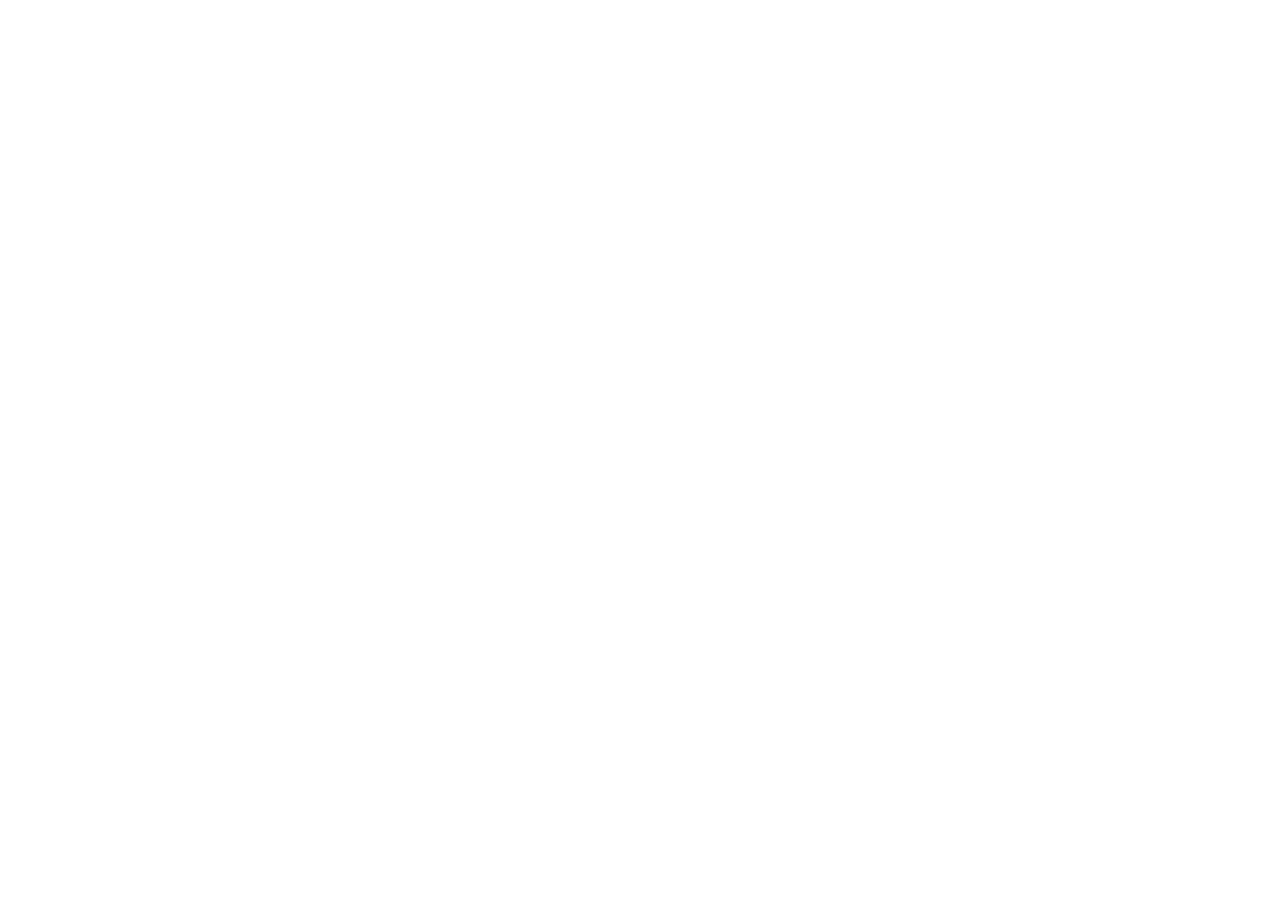
==== zodiac.html @ 1ce94c42 ":heavy_plus_sign: CSS" ====
<!DOCTYPE html>
<html lang="en">
<head>
    <meta charset="UTF-8">
    <meta name="viewport" content="width=device-width, initial-scale=1.0">
    <title>Zodiac by Schulz</title>
</head>
<body>
    
</body>
</html>
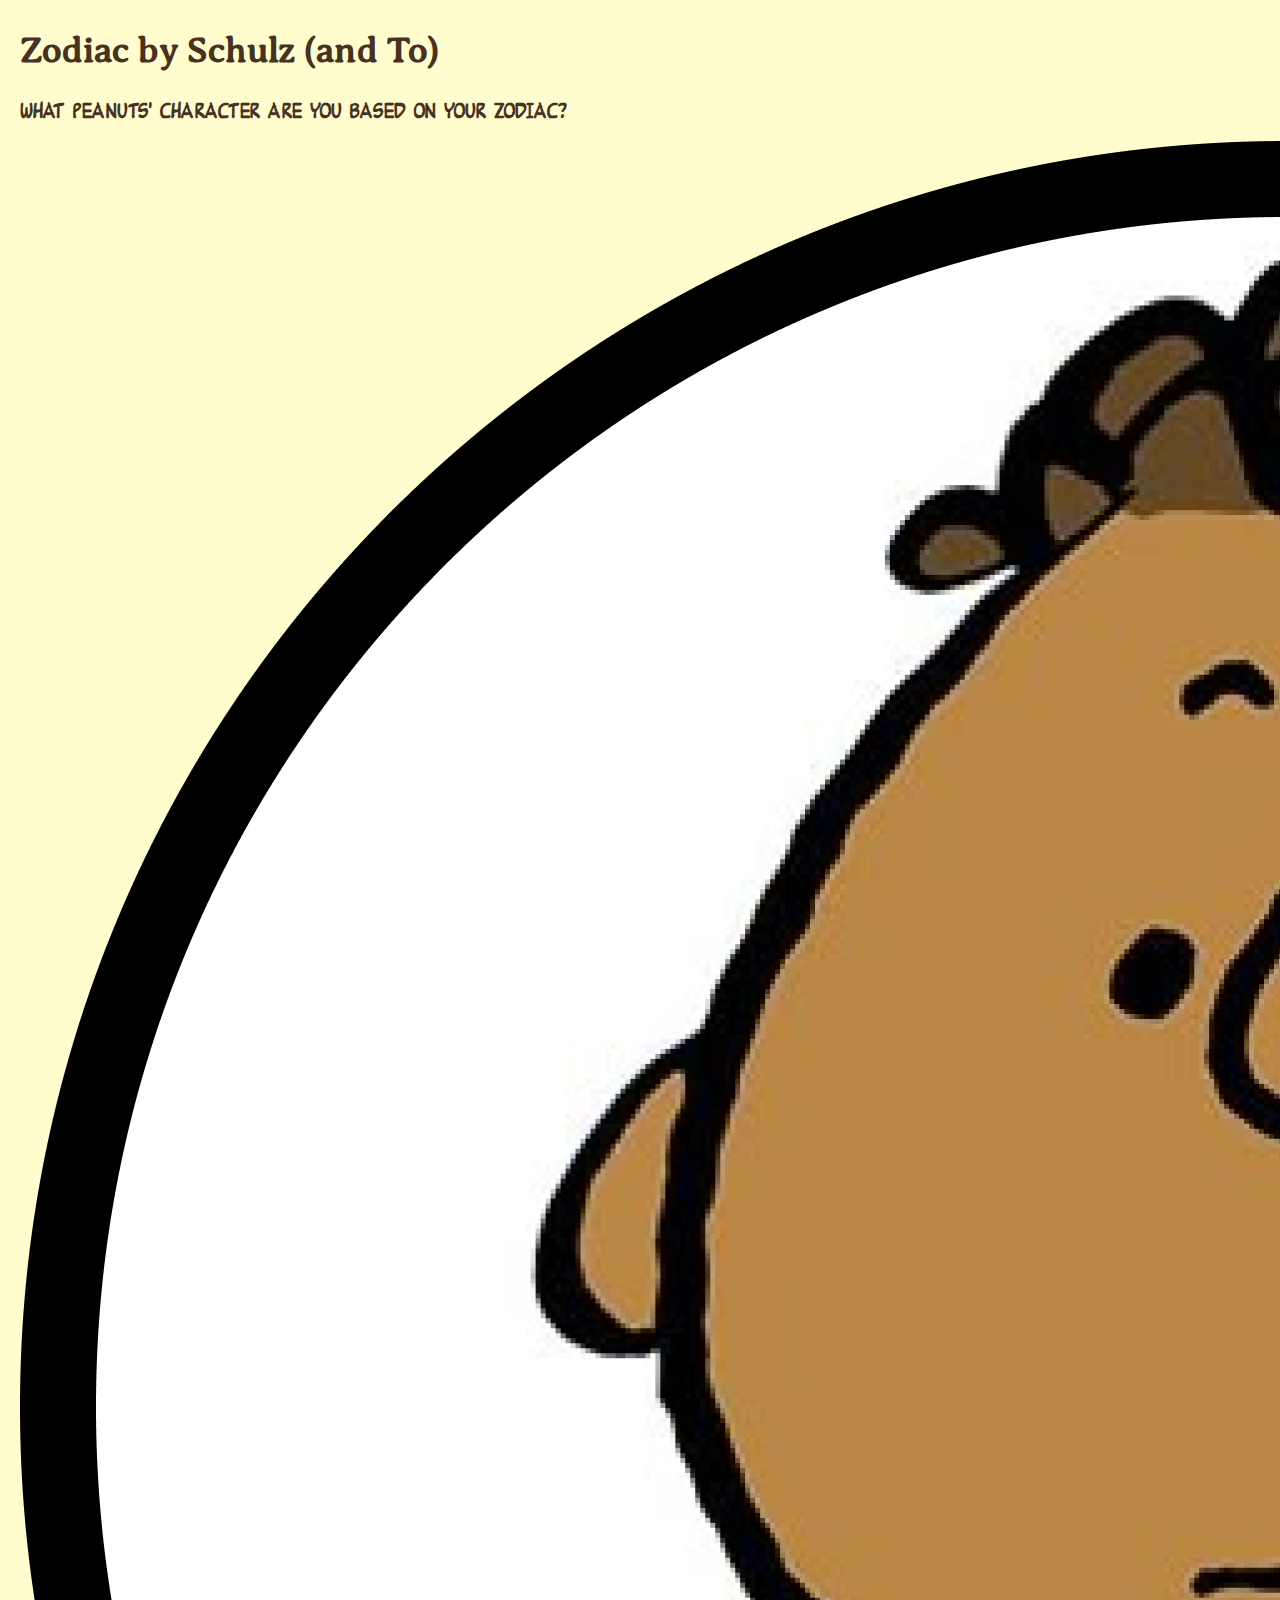
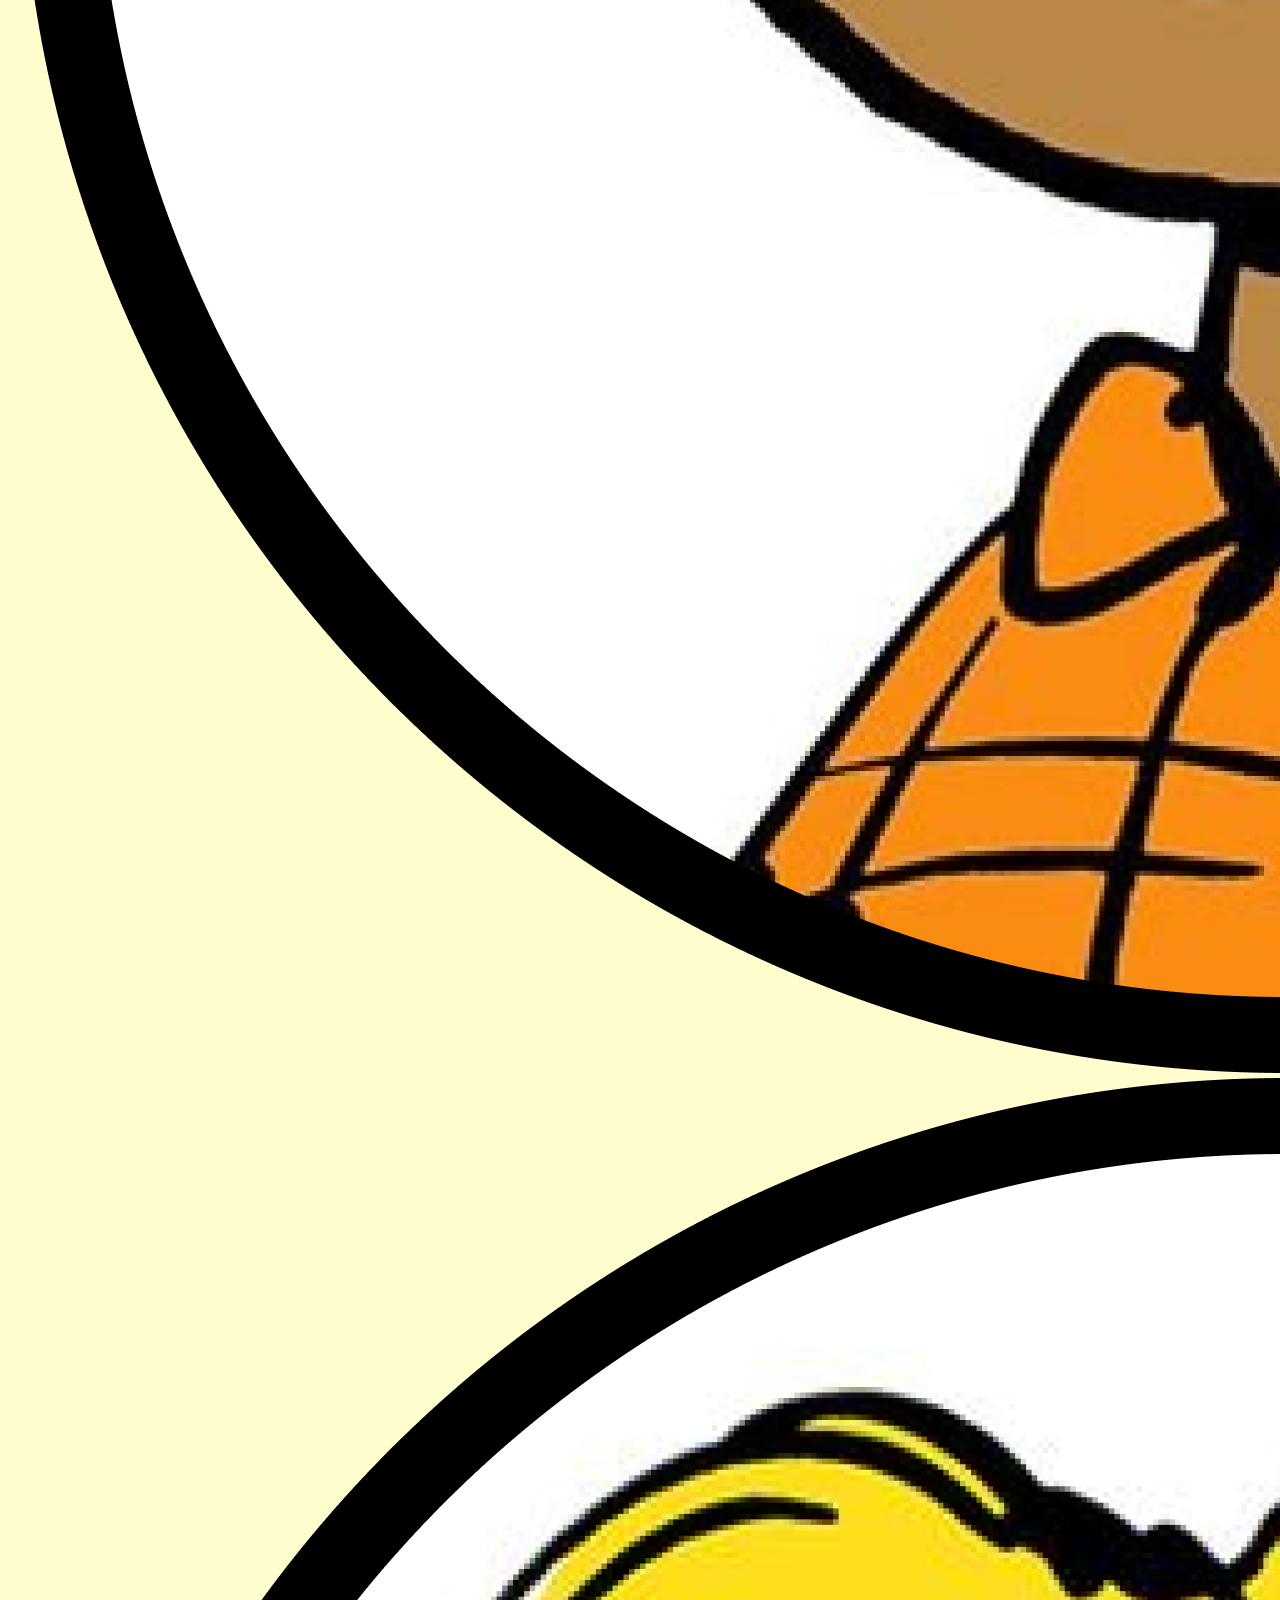
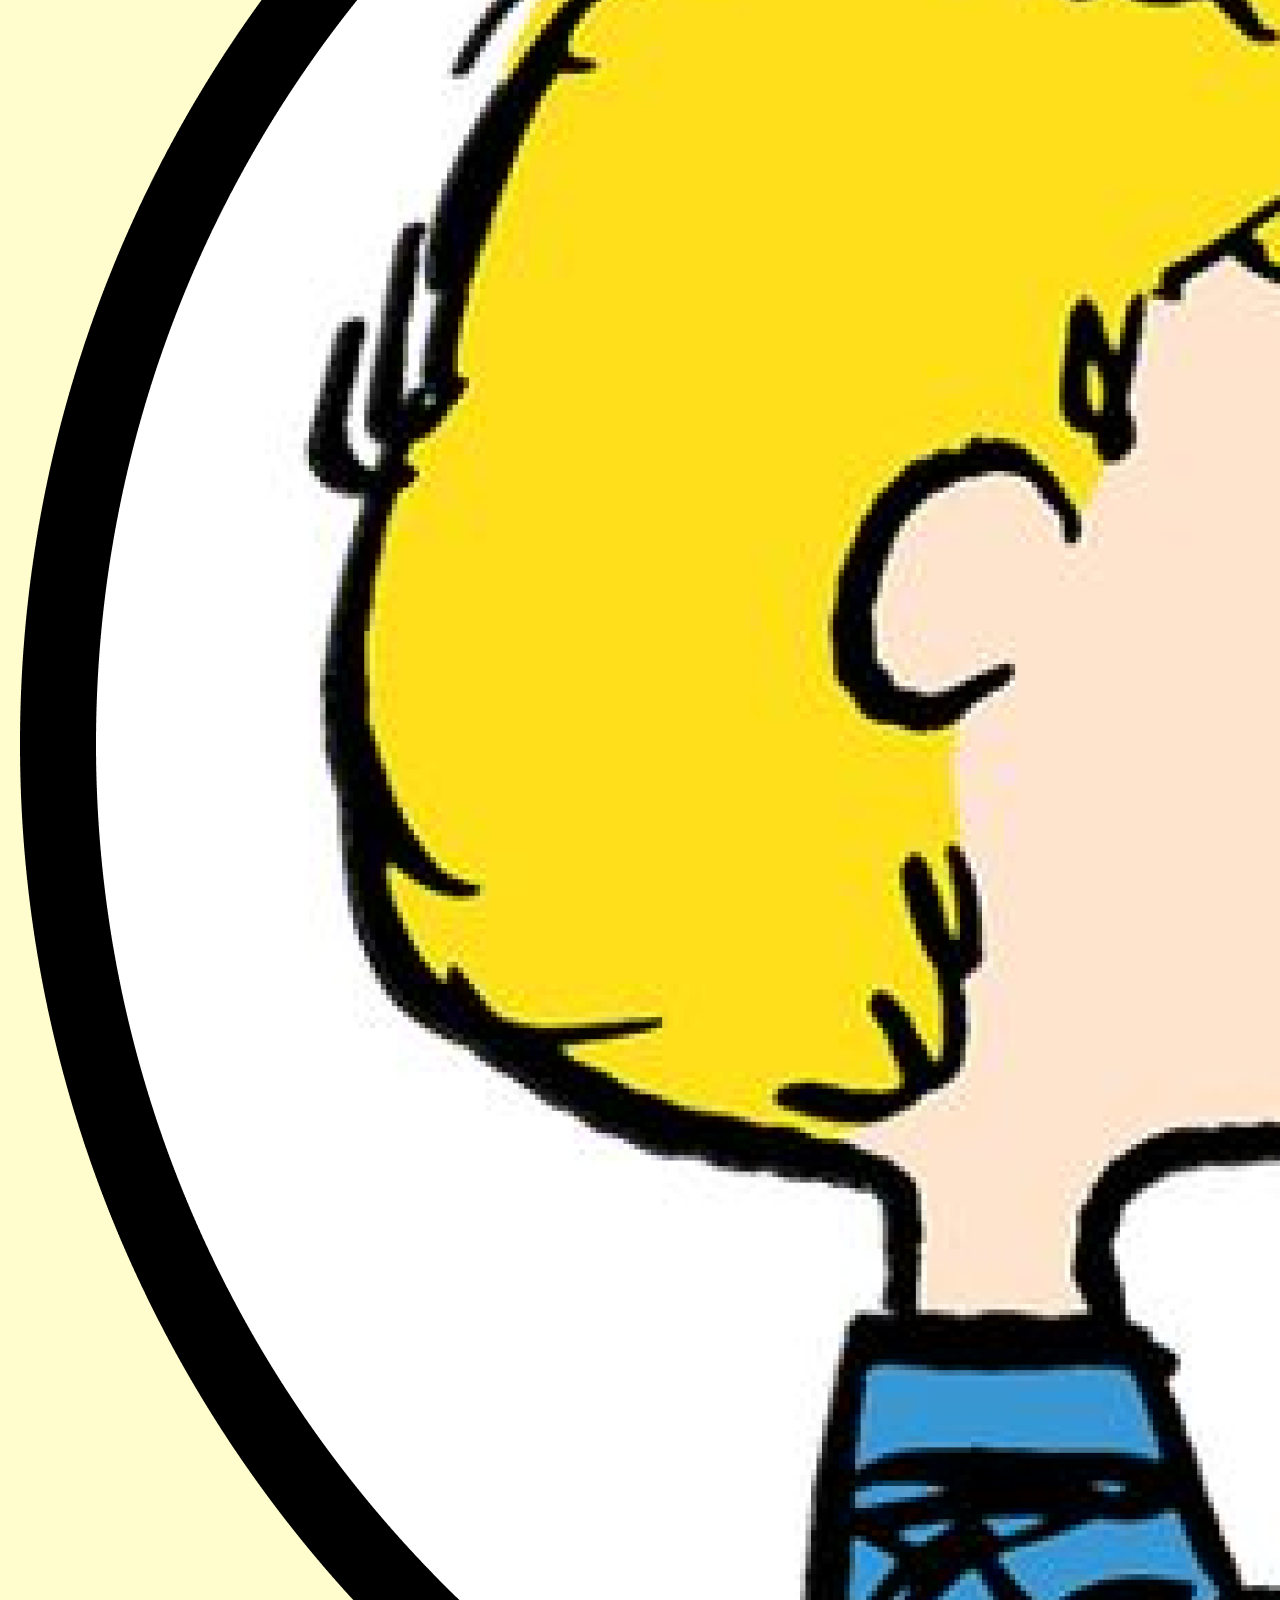
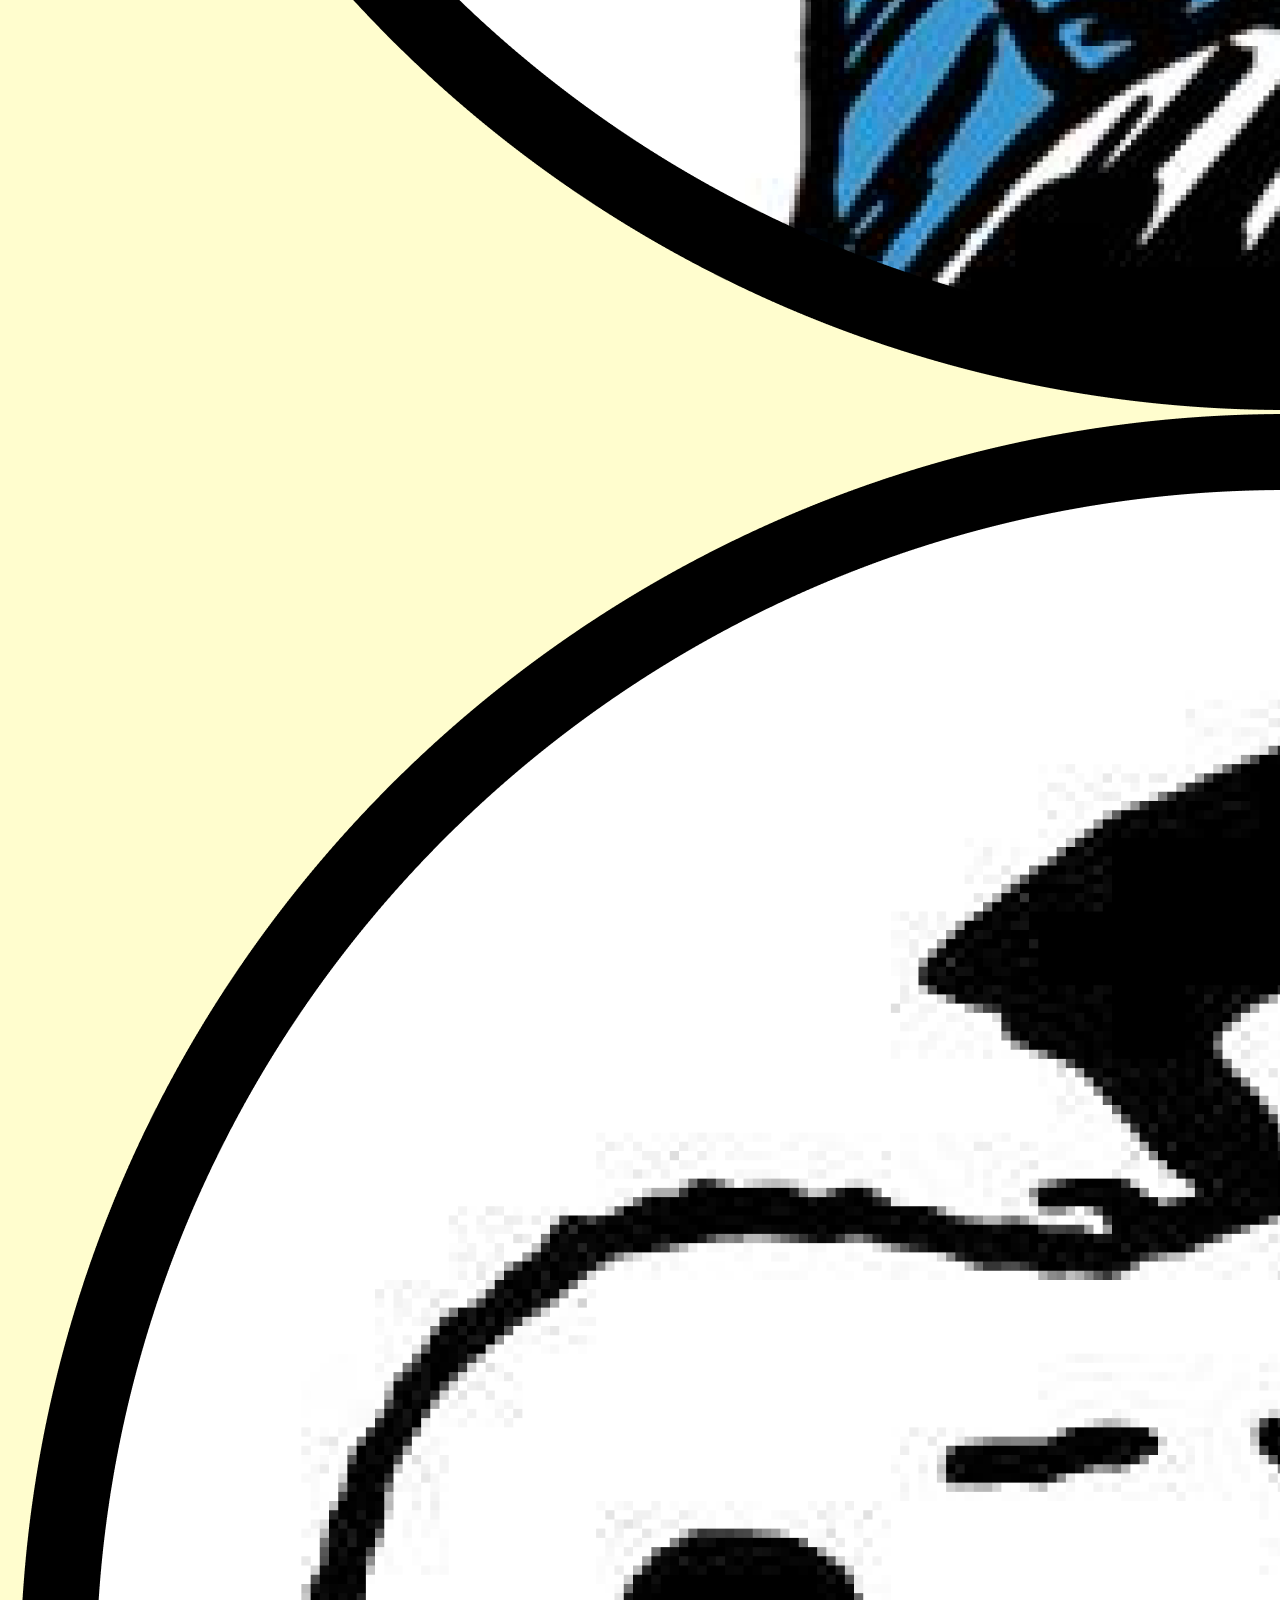
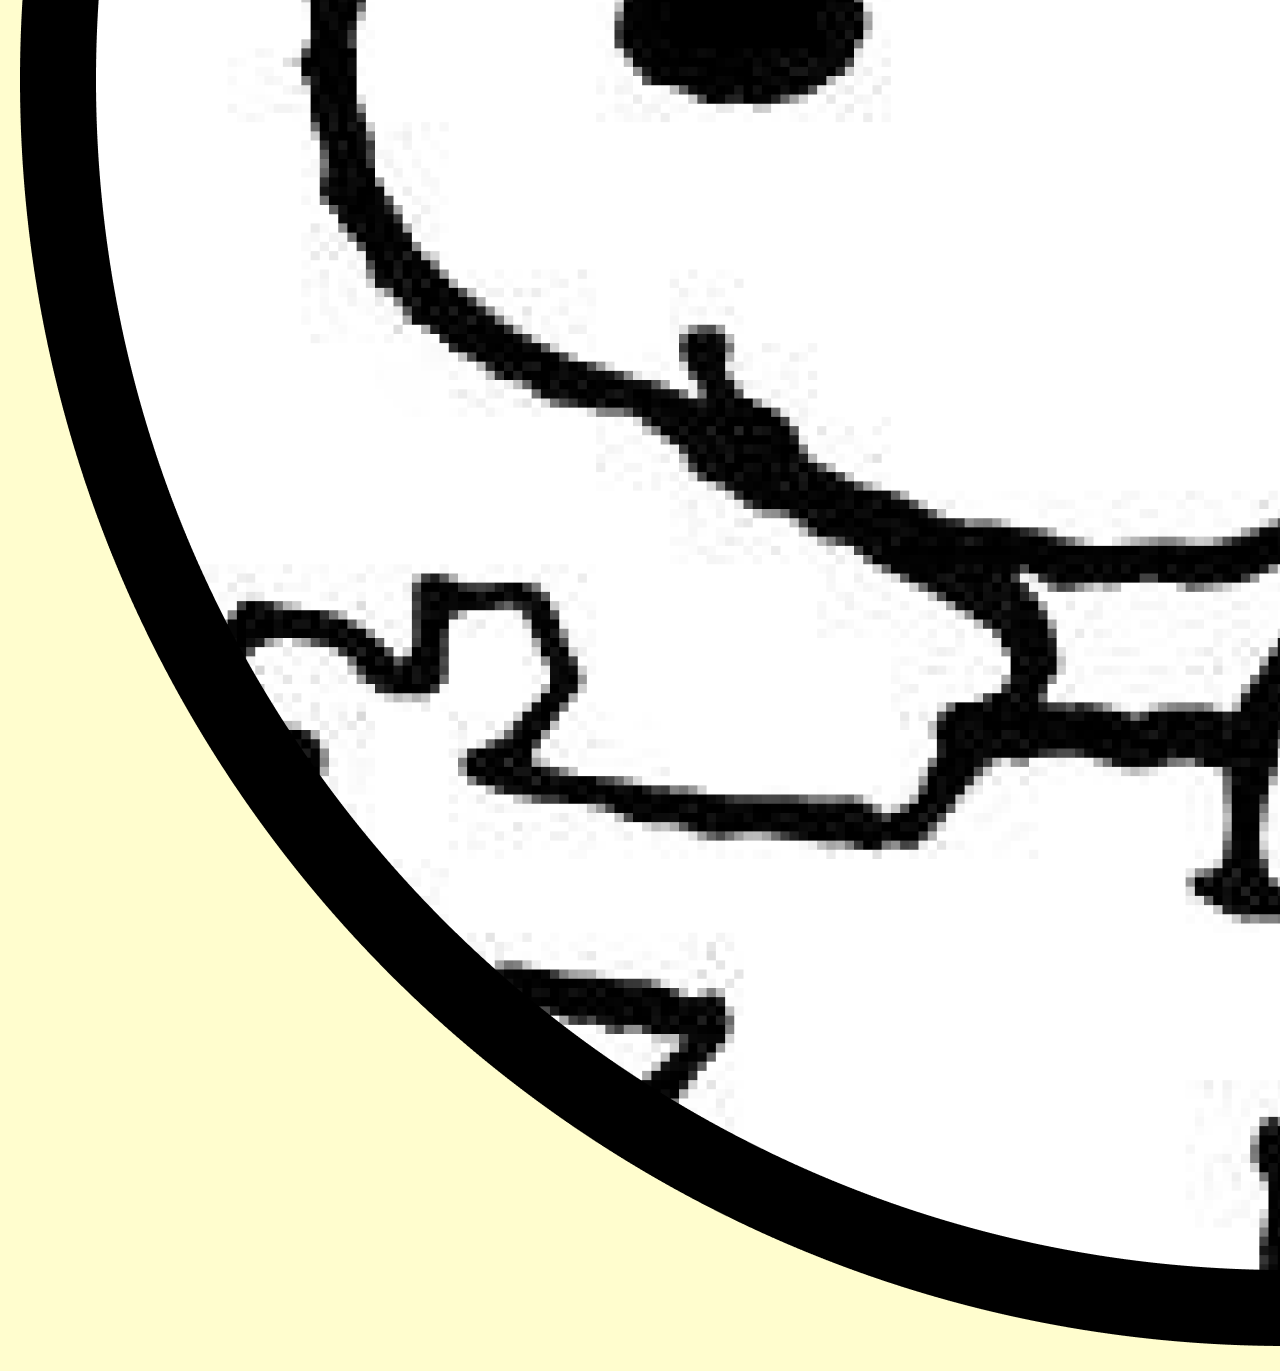
==== commit 097b3f76: ":heavy_plus_sign: Input images tweak css" ====
--- a/zodiac.html
+++ b/zodiac.html
@@ -3,9 +3,27 @@
 <head>
     <meta charset="UTF-8">
     <meta name="viewport" content="width=device-width, initial-scale=1.0">
-    <title>Zodiac by Schulz</title>
+    <link rel="stylesheet" href="./normalize.css">
+    <link rel="stylesheet" href="./style.css">
+    
+    <title>Zodiac by Schulz (and To)</title>
 </head>
 <body>
-    
+    <h2>Zodiac by Schulz (and To)</h2>
+    <h3>WHAT PEANUTS' CHARACTER ARE YOU BASED ON YOUR ZODIAC?</h3>
+    <div class="grid">
+        <div> <img src="./img/AQUARIUS _ FRANKLIN.png"> </div>
+        <div> <img src="./img/ARIES _ LUCY VAN PELT.png"> </div>
+        <div> <img src="./img/CANCER _ CHARLIE BROWN.png"> </div>
+        <div> <img src="./img/CAPRICORN _ LINUS.png"> </div>
+        <div> <img src="./img/GEMINI _ SCHROEDER.png"> </div>
+        <div> <img src="./img/LEO _ PEPPERMINT PATTY.png"> </div>
+        <div> <img src="./img/LIBRA _ SALLY BROWN.png"> </div>
+        <div> <img src="./img/PISCES _ PIGPEN.png"> </div>
+        <div> <img src="./img/SAGGITARIUS _ SNOOPY.png"> </div>
+        <div> <img src="./img/SCORPIO _ WOODSTOCK.png"> </div>
+        <div> <img src="./img/TAURUS _ FRIEDA.png"> </div>
+        <div> <img src="./img/VIRGO _ MARCIE.png"> </div>
+    </div>
 </body>
 </html>--- a/style.css
+++ b/style.css
@@ -0,0 +1,41 @@
+@font-face {
+    font-family: "Groundnut";
+    src: url(./Groundnut-yxPm.ttf);
+}
+
+@font-face {
+    font-family: "Averia Serif Libre";
+    src: url(./AveriaSerifLibre-Regular.ttf);
+    font-weight: 300 400;
+}
+
+*{
+    box-sizing: border-box;
+}
+
+html {
+    --cream: #FFFDCE;
+    --brown: #473120;
+}
+
+body {
+    background-color: var(--cream);
+    color: var(--brown);
+    margin: 20px;
+}
+
+.grid {
+    display: grid;
+    grid-template: repeat(3, 1fr) / repeat(4, 1fr);
+    width: 50%;
+}
+
+
+h2 {
+    font-family: "Averia Serif Libre";
+    font-size: 36px;
+}
+
+h3 {
+    font-family: "Groundnut";
+}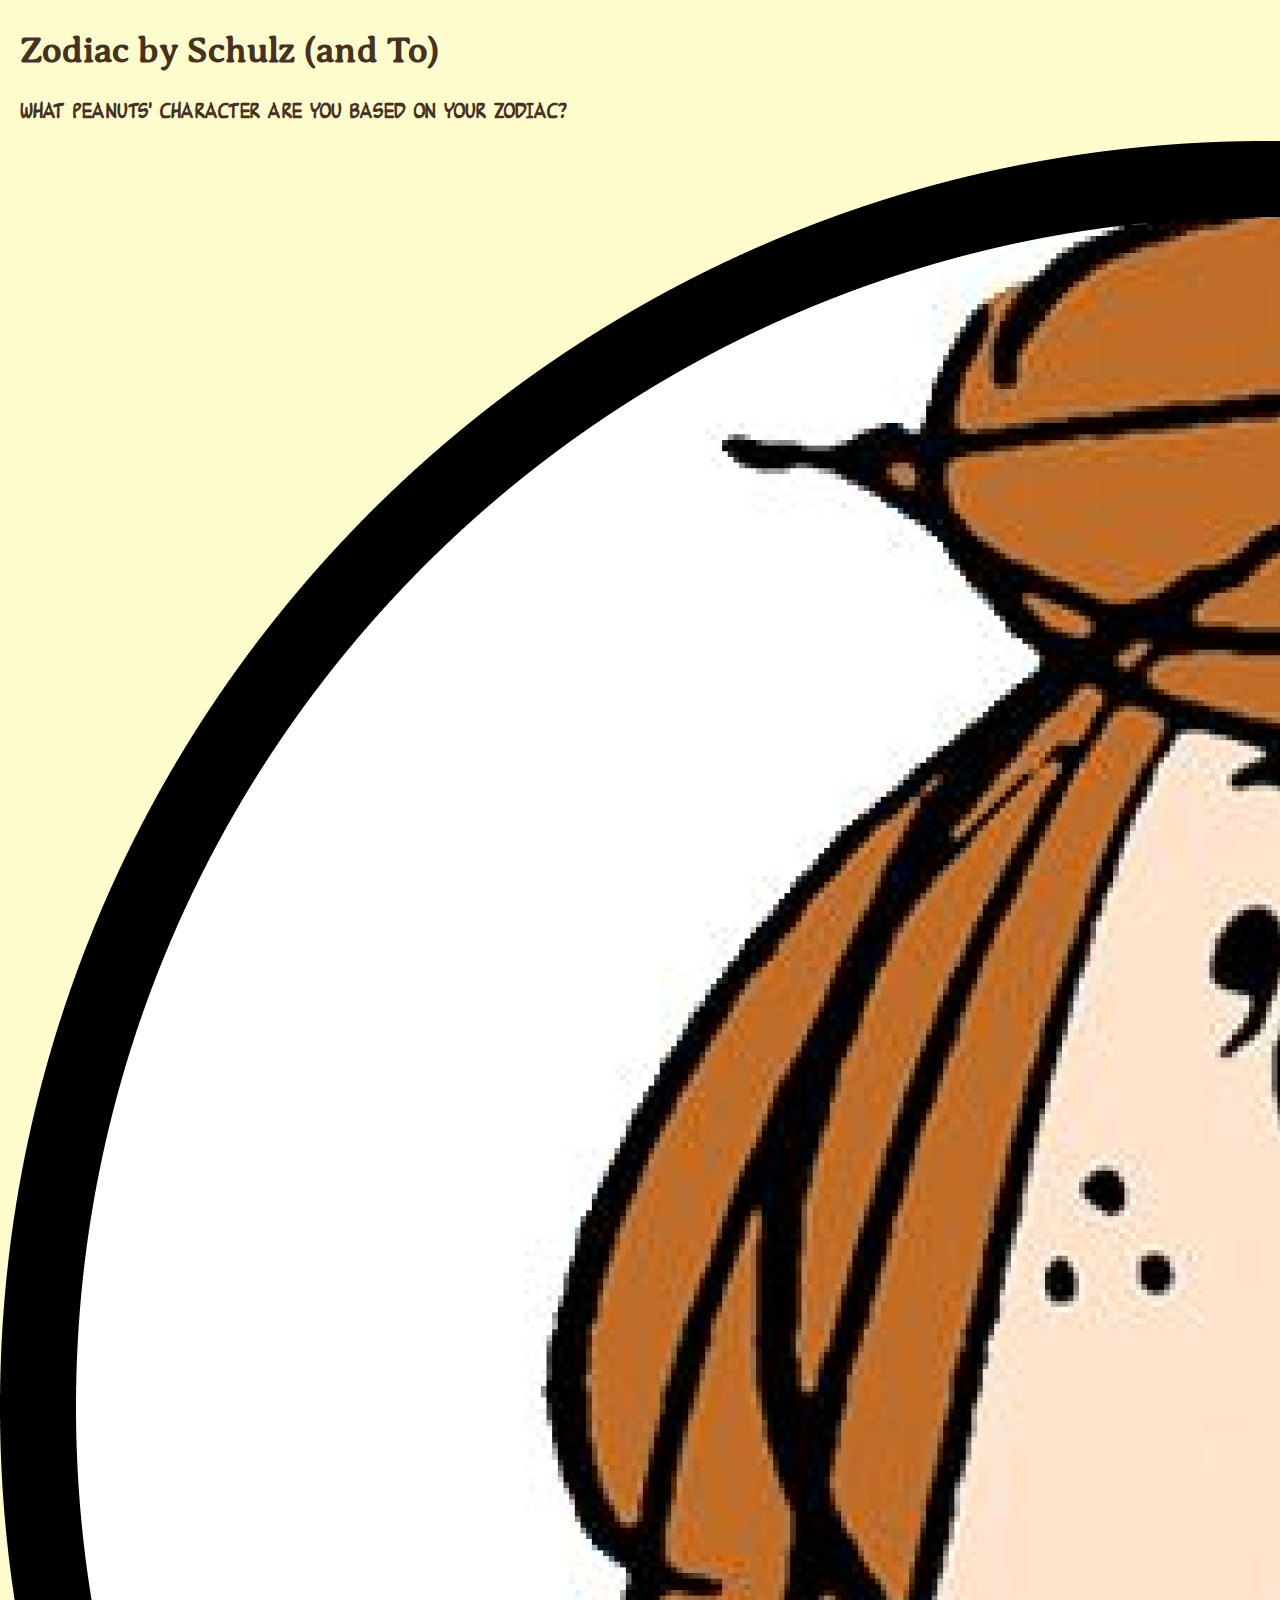
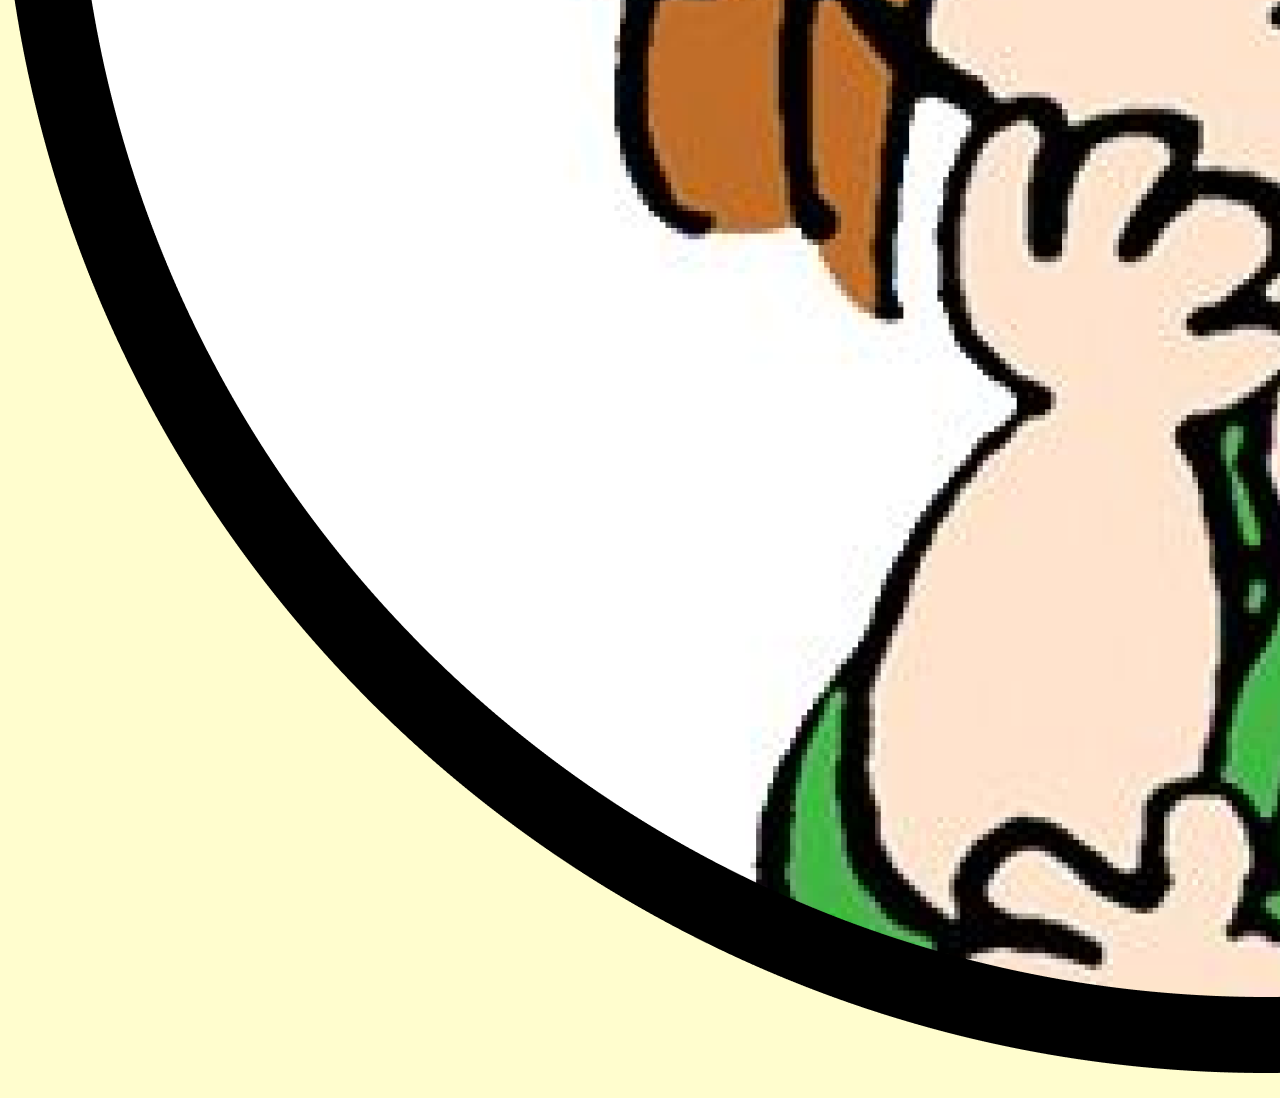
==== commit 8ef1e250: ":heavy_plus_sign: Javascript writeout" ====
--- a/zodiac.html
+++ b/zodiac.html
@@ -11,19 +11,22 @@
 <body>
     <h2>Zodiac by Schulz (and To)</h2>
     <h3>WHAT PEANUTS' CHARACTER ARE YOU BASED ON YOUR ZODIAC?</h3>
-    <div class="grid">
-        <div> <img src="./img/AQUARIUS _ FRANKLIN.png"> </div>
-        <div> <img src="./img/ARIES _ LUCY VAN PELT.png"> </div>
-        <div> <img src="./img/CANCER _ CHARLIE BROWN.png"> </div>
-        <div> <img src="./img/CAPRICORN _ LINUS.png"> </div>
-        <div> <img src="./img/GEMINI _ SCHROEDER.png"> </div>
-        <div> <img src="./img/LEO _ PEPPERMINT PATTY.png"> </div>
-        <div> <img src="./img/LIBRA _ SALLY BROWN.png"> </div>
-        <div> <img src="./img/PISCES _ PIGPEN.png"> </div>
-        <div> <img src="./img/SAGGITARIUS _ SNOOPY.png"> </div>
-        <div> <img src="./img/SCORPIO _ WOODSTOCK.png"> </div>
-        <div> <img src="./img/TAURUS _ FRIEDA.png"> </div>
-        <div> <img src="./img/VIRGO _ MARCIE.png"> </div>
+    <div class="picgrid">
+        <div> <img src="./img/aquarius_franklin.png"> </div>
+        <div> <img src="./img/aries_lucy.png"> </div>
+        <div> <img src="./img/cancer_charlie.png"> </div>
+        <div> <img src="./img/capricorn_linus.png"> </div>
+        <div> <img src="./img/gemini_schroeder.png"> </div>
+        <div> <img src="./img/leo_peppermint.png"> </div>
+        <div> <img src="./img/libra_sally.png"> </div>
+        <div> <img src="./img/pisces_pigpen.png"> </div>
+        <div> <img src="./img/sagitarius_snoopy.png"> </div>
+        <div> <img src="./img/scorpio_woodstock.png"> </div>
+        <div> <img src="./img/taurus_frieda.png"> </div>
+        <div> <img src="./img/virgo_marcie.png"> </div>
     </div>
 </body>
-</html>+</html>
+
+<audio id="soundboard"></audio>
+<script src="main.js"></script>--- a/style.css
+++ b/style.css
@@ -24,10 +24,10 @@
     margin: 20px;
 }
 
-.grid {
-    display: grid;
-    grid-template: repeat(3, 1fr) / repeat(4, 1fr);
-    width: 50%;
+.picgrid {
+    display: flex;
+    justify-content: center;
+    align-items: center;
 }
 
 
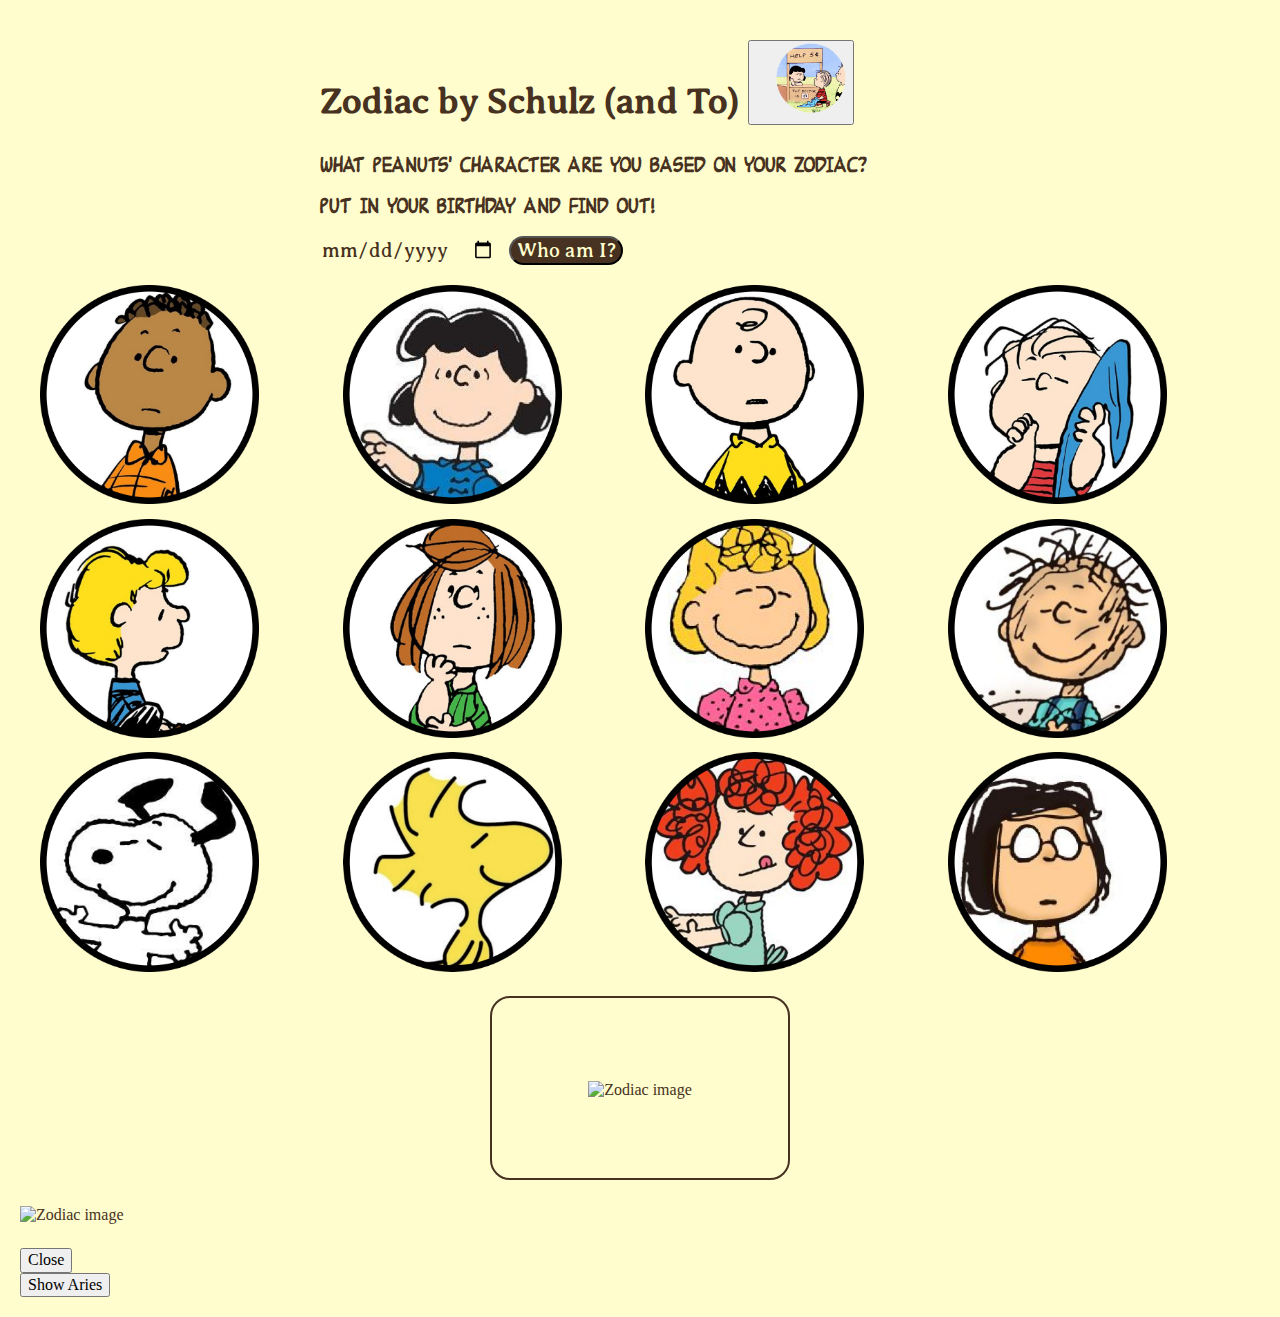
==== commit 770ca1fd: ":heavy_plus_sign: Javascript functions" ====
--- a/zodiac.html
+++ b/zodiac.html
@@ -9,24 +9,57 @@
     <title>Zodiac by Schulz (and To)</title>
 </head>
 <body>
-    <h2>Zodiac by Schulz (and To)</h2>
+   <div class="title">
+
+
+    <h2>Zodiac by Schulz (and To)
+    <button class="help"><img src="./img/help.png" ></button> </h2>
+    
     <h3>WHAT PEANUTS' CHARACTER ARE YOU BASED ON YOUR ZODIAC?</h3>
+    <h3>PUT IN YOUR BIRTHDAY AND FIND OUT!</h3>
+<!--Date input/selector ... it will spit out your given zodiac-->    
+<input type="date" id="birthday" class="calendar">
+<button class="submit">Who am I?</button>
+
+</div>
     <div class="picgrid">
-        <div> <img src="./img/aquarius_franklin.png"> </div>
-        <div> <img src="./img/aries_lucy.png"> </div>
-        <div> <img src="./img/cancer_charlie.png"> </div>
-        <div> <img src="./img/capricorn_linus.png"> </div>
-        <div> <img src="./img/gemini_schroeder.png"> </div>
-        <div> <img src="./img/leo_peppermint.png"> </div>
-        <div> <img src="./img/libra_sally.png"> </div>
-        <div> <img src="./img/pisces_pigpen.png"> </div>
-        <div> <img src="./img/sagitarius_snoopy.png"> </div>
-        <div> <img src="./img/scorpio_woodstock.png"> </div>
-        <div> <img src="./img/taurus_frieda.png"> </div>
-        <div> <img src="./img/virgo_marcie.png"> </div>
+        <div> <img src="./img/aquarius_franklin.png" alt="Peanuts Franklin"> </div>
+        <div> <img src="./img/aries_lucy.png" alt="Peanuts Lucy Van Pelt"> </div>
+        <div> <img src="./img/cancer_charlie.png" alt="Peanuts Charlie Brown"> </div>
+        <div> <img src="./img/capricorn_linus.png" alt="Peanuts Linus Van Pelt"> </div>
+        <div> <img src="./img/gemini_schroeder.png" alt="Peanuts Schroeder"> </div>
+        <div> <img src="./img/leo_peppermint.png" alt="Peanuts Peppermint Patty"> </div>
+        <div> <img src="./img/libra_sally.png" alt="Peanuts Sally Brown"> </div>
+        <div> <img src="./img/pisces_pigpen.png" alt="Peanuts Pigpen"> </div>
+        <div> <img src="./img/sagittarius_snoopy.png" alt="Peanuts Snoopy"> </div>
+        <div> <img src="./img/scorpio_woodstock.png" alt="Peanuts Woodstock"> </div>
+        <div> <img src="./img/taurus_frieda.png" alt="Peanuts Frieda"> </div>
+        <div> <img src="./img/virgo_marcie.png" alt="Peanuts Marcie"> </div>
     </div>
 </body>
 </html>
 
 <audio id="soundboard"></audio>
-<script src="main.js"></script>+<script src="main.js"></script>
+
+
+<!--overlay-->
+<div class="zodiac-container">
+    <h2 id="zodiac-name"></h2>
+    <img id="zodiac-image" src="" alt="Zodiac image" />
+    <p id="zodiac-description"></p>
+</div>
+
+<!--help-->
+
+<div id="overlay" class="overlay">
+    <div class="popup">
+        <h2 id="zodiac-name"></h2>
+        <img id="zodiac-image" src="" alt="Zodiac image" />
+        <p id="zodiac-description"></p>
+        <button id="close-btn">Close</button>
+    </div>
+</div>
+
+<!-- Trigger Button to open the overlay -->
+<button onclick="openZodiacPopup(0)">Show Aries</button>--- a/style.css
+++ b/style.css
@@ -1,3 +1,7 @@
+*{
+    box-sizing: border-box;
+}
+
 @font-face {
     font-family: "Groundnut";
     src: url(./Groundnut-yxPm.ttf);
@@ -9,9 +13,6 @@
     font-weight: 300 400;
 }
 
-*{
-    box-sizing: border-box;
-}
 
 html {
     --cream: #FFFDCE;
@@ -25,9 +26,19 @@
 }
 
 .picgrid {
-    display: flex;
-    justify-content: center;
-    align-items: center;
+    display: grid;
+    grid-template-columns: repeat(4, 1fr);
+    grid-template-rows: repeat(3, 1fr);
+    gap: 10px;
+    justify-items: center;
+    align-items: center;    
+    margin: 20px;
+}
+
+.picgrid img{
+    max-width: 75%;
+    max-height: 75%;
+    object-fit: contain;
 }
 
 
@@ -38,4 +49,75 @@
 
 h3 {
     font-family: "Groundnut";
-}+}
+
+.submit {
+    font-family: "Averia Serif Libre";
+    border-radius: 20px;
+    background-color: var(--brown);
+    color: var(--cream);
+    margin-left: 10px;
+    font-size: 20px;
+}
+
+.submit:hover {
+    opacity: 50%;
+}
+
+.calendar {
+    font-family: "Averia Serif Libre";
+    background-color: var(--cream);
+    border: var(--brown);
+    color: var(--brown);
+    border-radius: 20px;
+    font-weight: 400;
+    font-size:20px; 
+}
+
+.title {
+    margin-left: 300px;
+    margin-top: 40px;
+    align-items: center;
+}
+
+.help img{
+    width: 70px;
+    height: 70px;
+    margin-left: 20px;
+}
+
+/*overlay*/
+
+.zodiac-container {
+    display: flex;
+    flex-direction: column;
+    align-items: center;
+    justify-content: center;
+    padding: 20px;
+    border: 2px solid #473120;
+    border-radius: 20px;
+    width: 300px;
+    margin: 20px auto;
+    text-align: center;
+    background-color:var(--cream);
+}
+
+#zodiac-name {
+    text-transform: uppercase;
+    font-family: "Groundnut";
+    font-size: 32px;
+    color: var(--brown)
+}
+
+#zodiac-description {
+    font-family: 'Averia Serif Libre';
+    font-size: 24px;
+    color: var(--brown);
+}
+
+.zodiac-container img {
+    max-width: 100%;
+    height: auto;
+    margin: 10px 0;
+}
+
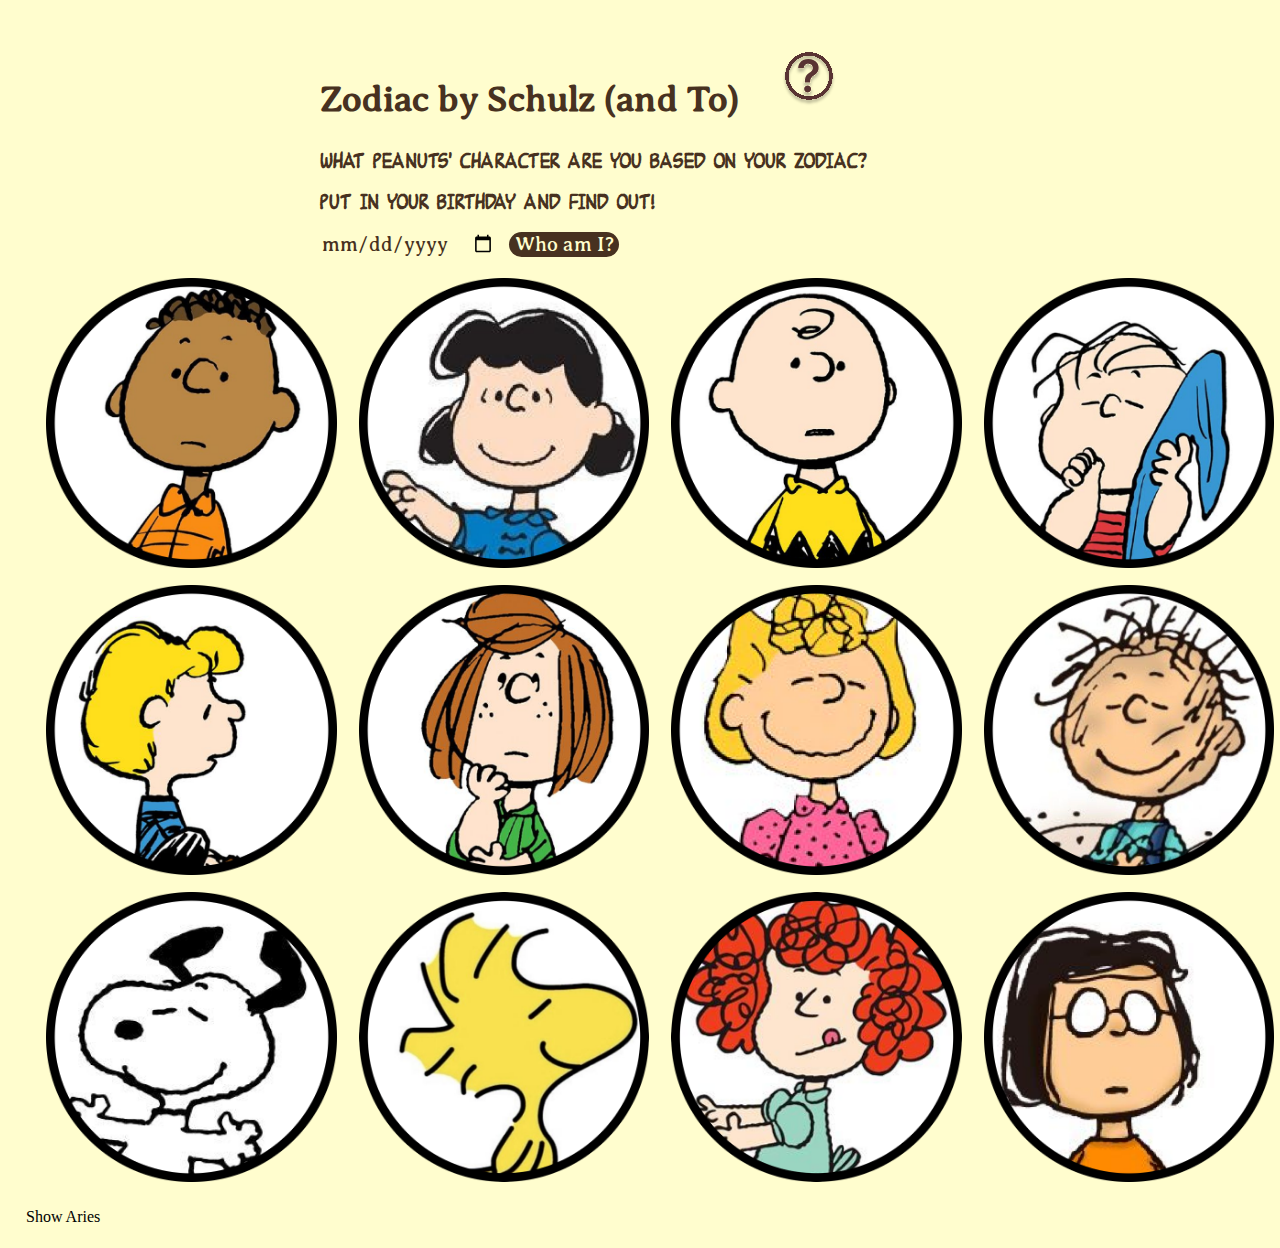
==== commit 9f7de0bc: ":heavy_plus_sign: Javascript Writing, HTML Implementing, CSS Remodeling" ====
--- a/zodiac.html
+++ b/zodiac.html
@@ -13,7 +13,7 @@
 
 
     <h2>Zodiac by Schulz (and To)
-    <button class="help"><img src="./img/help.png" ></button> </h2>
+    <button class="help"><img src="./img/question.svg" ></button> </h2>
     
     <h3>WHAT PEANUTS' CHARACTER ARE YOU BASED ON YOUR ZODIAC?</h3>
     <h3>PUT IN YOUR BIRTHDAY AND FIND OUT!</h3>
@@ -22,19 +22,30 @@
 <button class="submit">Who am I?</button>
 
 </div>
+<div id="overlay" class="overlay">
+    <div class="popup">
+        <h2 id="zodiac-name"></h2>
+        <img id="zodiac-image" src="" alt="Zodiac image">
+        <p id="zodiac-description"></p>
+        <button id="close-btn"> <img src="./img/exit.svg" alt="Exit button"> </button>
+    </div>
+</div>
+
+
+<!--press img, sound will play-->
     <div class="picgrid">
-        <div> <img src="./img/aquarius_franklin.png" alt="Peanuts Franklin"> </div>
-        <div> <img src="./img/aries_lucy.png" alt="Peanuts Lucy Van Pelt"> </div>
-        <div> <img src="./img/cancer_charlie.png" alt="Peanuts Charlie Brown"> </div>
-        <div> <img src="./img/capricorn_linus.png" alt="Peanuts Linus Van Pelt"> </div>
-        <div> <img src="./img/gemini_schroeder.png" alt="Peanuts Schroeder"> </div>
-        <div> <img src="./img/leo_peppermint.png" alt="Peanuts Peppermint Patty"> </div>
-        <div> <img src="./img/libra_sally.png" alt="Peanuts Sally Brown"> </div>
-        <div> <img src="./img/pisces_pigpen.png" alt="Peanuts Pigpen"> </div>
-        <div> <img src="./img/sagittarius_snoopy.png" alt="Peanuts Snoopy"> </div>
-        <div> <img src="./img/scorpio_woodstock.png" alt="Peanuts Woodstock"> </div>
-        <div> <img src="./img/taurus_frieda.png" alt="Peanuts Frieda"> </div>
-        <div> <img src="./img/virgo_marcie.png" alt="Peanuts Marcie"> </div>
+        <div> <button class="open" id="franklin" onclick="openZodiacPopup(10)"> <img src="./img/aquarius_franklin.png" alt="Peanuts Franklin"> </button> </div>
+        <div> <button class="open" id="lucy" onclick="openZodiacPopup(0)"> <img src="./img/aries_lucy.png" alt="Peanuts Lucy Van Pelt"> </button> </div>
+        <div> <button class="open" id="charlie" onclick="openZodiacPopup(3)"> <img src="./img/cancer_charlie.png" alt="Peanuts Charlie Brown"> </button> </div>
+        <div> <button class="open" id="linus" onclick="openZodiacPopup(9)"> <img src="./img/capricorn_linus.png" alt="Peanuts Linus Van Pelt"> </button> </div>
+        <div> <button class="open" id="schroeder" onclick="openZodiacPopup(2)"> <img src="./img/gemini_schroeder.png" alt="Peanuts Schroeder"> </button> </div>
+        <div> <button class="open" id="peppermint" onclick="openZodiacPopup(4)"> <img src="./img/leo_peppermint.png" alt="Peanuts Peppermint Patty"> </button> </div>
+        <div> <button class="open" id="sally" onclick="openZodiacPopup(6)"> <img src="./img/libra_sally.png" alt="Peanuts Sally Brown"> </button> </div>
+        <div> <button class="open" id="pigpen" onclick="openZodiacPopup(11)"> <img src="./img/pisces_pigpen.png" alt="Peanuts Pigpen"> </button> </div>
+        <div> <button class="open" id="snoopy" onclick="openZodiacPopup(8)"> <img src="./img/sagittarius_snoopy.png" alt="Peanuts Snoopy"> </button> </div>
+        <div> <button class="open" id="woodstock" onclick="openZodiacPopup(7)"> <img src="./img/scorpio_woodstock.png" alt="Peanuts Woodstock"> </button> </div>
+        <div> <button class="open" id="frieda" onclick="openZodiacPopup(1)"> <img src="./img/taurus_frieda.png" alt="Peanuts Frieda"> </button> </div>
+        <div> <button class="open" id="marcie" onclick="openZodiacPopup(5)"> <img src="./img/virgo_marcie.png" alt="Peanuts Marcie"> </button> </div>
     </div>
 </body>
 </html>
@@ -43,23 +54,10 @@
 <script src="main.js"></script>
 
 
-<!--overlay-->
-<div class="zodiac-container">
-    <h2 id="zodiac-name"></h2>
-    <img id="zodiac-image" src="" alt="Zodiac image" />
-    <p id="zodiac-description"></p>
-</div>
 
-<!--help-->
 
-<div id="overlay" class="overlay">
-    <div class="popup">
-        <h2 id="zodiac-name"></h2>
-        <img id="zodiac-image" src="" alt="Zodiac image" />
-        <p id="zodiac-description"></p>
-        <button id="close-btn">Close</button>
-    </div>
-</div>
+
+
 
 <!-- Trigger Button to open the overlay -->
-<button onclick="openZodiacPopup(0)">Show Aries</button>+<button >Show Aries</button>--- a/style.css
+++ b/style.css
@@ -19,6 +19,11 @@
     --brown: #473120;
 }
 
+button {
+    background: transparent;
+    border: none;
+}
+
 body {
     background-color: var(--cream);
     color: var(--brown);
@@ -33,23 +38,46 @@
     justify-items: center;
     align-items: center;    
     margin: 20px;
+    width: 100%;
+}
+
+@media (max-width: 480px) {
+    .picgrid {
+        grid-template-columns: 1fr; 
+        grid-template-rows: repeat(12, 1fr);
+    }
+}
+
+@media (max-width: 768px) {
+    .picgrid {
+        grid-template-columns: repeat(2, 1fr); 
+        grid-template-rows: repeat(6, 1fr);   
+    }
+}
+
+@media (max-width: 1024px) {
+    .picgrid {
+        grid-template-columns: repeat(3, 1fr); 
+        grid-template-rows: repeat(4, 1fr);  
+    }
 }
 
 .picgrid img{
-    max-width: 75%;
-    max-height: 75%;
+    max-width: 100%;
+    max-height: 100%;
     object-fit: contain;
 }
 
 
-h2 {
+.title h2 {
     font-family: "Averia Serif Libre";
     font-size: 36px;
 }
 
-h3 {
+.title h3 {
     font-family: "Groundnut";
 }
+
 
 .submit {
     font-family: "Averia Serif Libre";
@@ -60,7 +88,7 @@
     font-size: 20px;
 }
 
-.submit:hover {
+button:hover {
     opacity: 50%;
 }
 
@@ -88,6 +116,53 @@
 
 /*overlay*/
 
+.overlay {
+    position: fixed;
+    top: 0;
+    left: 0;
+    width: 100%;
+    height: 100%;
+    display: none;
+    justify-content: center;
+    align-items: center;
+    z-index: 1000;
+}
+
+.popup {
+    background-color: var(--brown);
+    padding: 20px;
+    border-radius: 10px;
+    max-width: 400px;
+    width: 100%;
+    text-align: center;
+}
+
+.popup img {
+    max-width: 100%;
+    height: auto;
+    margin: 10px 0;
+}
+
+.popup h2 {
+    font-family: "Averia Serif Libre";
+    font-size: 24px;
+    margin-bottom: 10px;
+    color: var(--cream);
+    text-transform: uppercase
+}
+
+.popup p {
+   color: var(--cream);
+    font-family: "Groundnut";
+    font-size: 16px;
+    text-transform: uppercase;
+}
+
+.popup button {
+    cursor: pointer;
+    margin-top: 20px;
+}
+
 .zodiac-container {
     display: flex;
     flex-direction: column;
@@ -106,13 +181,13 @@
     text-transform: uppercase;
     font-family: "Groundnut";
     font-size: 32px;
-    color: var(--brown)
+    color: var(--cream);
 }
 
 #zodiac-description {
     font-family: 'Averia Serif Libre';
     font-size: 24px;
-    color: var(--brown);
+    color: var(--cream);
 }
 
 .zodiac-container img {
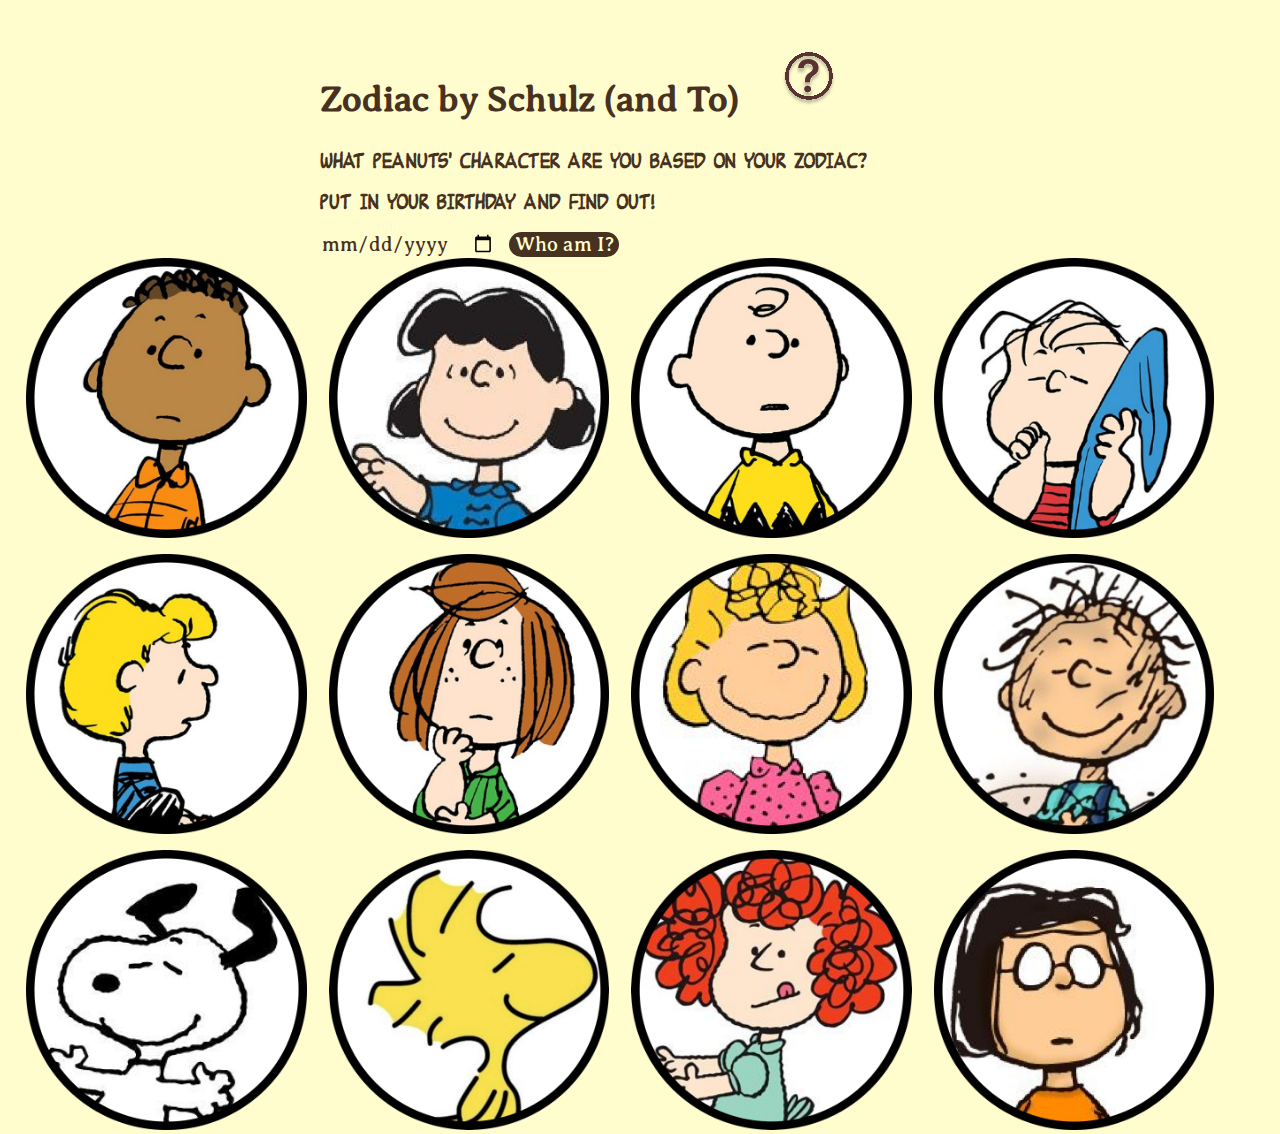
==== commit a01e58d1: "🧹Remodel CSS and Javascript" ====
--- a/zodiac.html
+++ b/zodiac.html
@@ -13,27 +13,48 @@
 
 
     <h2>Zodiac by Schulz (and To)
-    <button class="help"><img src="./img/question.svg" ></button> </h2>
+    <button class="help" id="faq"><img src="./img/question.svg" alt="help button"></button> </h2>
+
+    <div id="faqoverlay" class="overlayfaq">
+        <div class="faqpopup">
+            <h2>Having Trouble?</h2>
+            <p>1. Input your birthday on the given date picker, when you find your birthday, click "Who am I?"</p>
+            <p>2. Read about your character! Not satisfied? Click on the other characters to see what your friends match up with.</p>
+            <button id="closeBtn"> <img src="./img/exit.svg" alt="Exit button"> </button>
+        </div>
+    </div>
     
     <h3>WHAT PEANUTS' CHARACTER ARE YOU BASED ON YOUR ZODIAC?</h3>
     <h3>PUT IN YOUR BIRTHDAY AND FIND OUT!</h3>
 <!--Date input/selector ... it will spit out your given zodiac-->    
 <input type="date" id="birthday" class="calendar">
-<button class="submit">Who am I?</button>
+<button class="submit" id="submitBtn">Who am I?</button>
+<div id="overlay" class="overlay">
+    <div class="popup">
+      <h2 id="zodiac-name"></h2>
+      <img id="zodiac-image" alt="Zodiac image">
+      <p id="zodiac-description"></p>
+      <button id="close-btn"><img src="./img/exit.svg" alt="exit"> </button>
+    </div>
+  </div>
 
 </div>
+
+<!--pop up overlay-->
 <div id="overlay" class="overlay">
     <div class="popup">
+        <button id="close-btn"> <img src="./img/exit.svg" alt="Exit button"> </button>
         <h2 id="zodiac-name"></h2>
         <img id="zodiac-image" src="" alt="Zodiac image">
         <p id="zodiac-description"></p>
-        <button id="close-btn"> <img src="./img/exit.svg" alt="Exit button"> </button>
+        
     </div>
 </div>
 
 
-<!--press img, sound will play-->
-    <div class="picgrid">
+<!--press img, sound will play and info will show up-->
+<div>
+<div class="picgrid">
         <div> <button class="open" id="franklin" onclick="openZodiacPopup(10)"> <img src="./img/aquarius_franklin.png" alt="Peanuts Franklin"> </button> </div>
         <div> <button class="open" id="lucy" onclick="openZodiacPopup(0)"> <img src="./img/aries_lucy.png" alt="Peanuts Lucy Van Pelt"> </button> </div>
         <div> <button class="open" id="charlie" onclick="openZodiacPopup(3)"> <img src="./img/cancer_charlie.png" alt="Peanuts Charlie Brown"> </button> </div>
@@ -47,17 +68,10 @@
         <div> <button class="open" id="frieda" onclick="openZodiacPopup(1)"> <img src="./img/taurus_frieda.png" alt="Peanuts Frieda"> </button> </div>
         <div> <button class="open" id="marcie" onclick="openZodiacPopup(5)"> <img src="./img/virgo_marcie.png" alt="Peanuts Marcie"> </button> </div>
     </div>
+    </div>
+</div>
 </body>
 </html>
 
 <audio id="soundboard"></audio>
-<script src="main.js"></script>
-
-
-
-
-
-
-
-<!-- Trigger Button to open the overlay -->
-<button >Show Aries</button>+<script src="main.js"></script>--- a/style.css
+++ b/style.css
@@ -37,8 +37,8 @@
     gap: 10px;
     justify-items: center;
     align-items: center;    
-    margin: 20px;
-    width: 100%;
+    width: 1200px; 
+    height: 480px; 
 }
 
 @media (max-width: 480px) {
@@ -65,7 +65,11 @@
 .picgrid img{
     max-width: 100%;
     max-height: 100%;
+    height: auto;
+    width: auto;
     object-fit: contain;
+    display: block;
+    overflow: hidden;
 }
 
 
@@ -114,7 +118,42 @@
     margin-left: 20px;
 }
 
-/*overlay*/
+/*faq overlay*/
+.faqpopup h2 {
+    font-family: "Averia Serif Libre";
+    text-transform: uppercase;
+    color: var(--cream);
+}
+
+.faqpopup p {
+    font-family: "Groundnut";
+    text-transform: uppercase;
+    color: var(--cream);
+}
+
+.overlayfaq {
+    position: fixed;
+    top: 0;
+    left: 0;
+    width: 100%;
+    height: 100%;
+    background-color: rgba(0, 0, 0, 0.5); 
+    display: none; 
+    justify-content: center;
+    align-items: center;
+    z-index: 1000; 
+}
+
+.faqpopup {
+    background-color: var(--brown);
+    padding: 20px;
+    border-radius: 8px;
+    width: 80%;
+    max-width: 600px;
+    text-align: center;
+}
+
+/*zodiac overlay*/
 
 .overlay {
     position: fixed;
